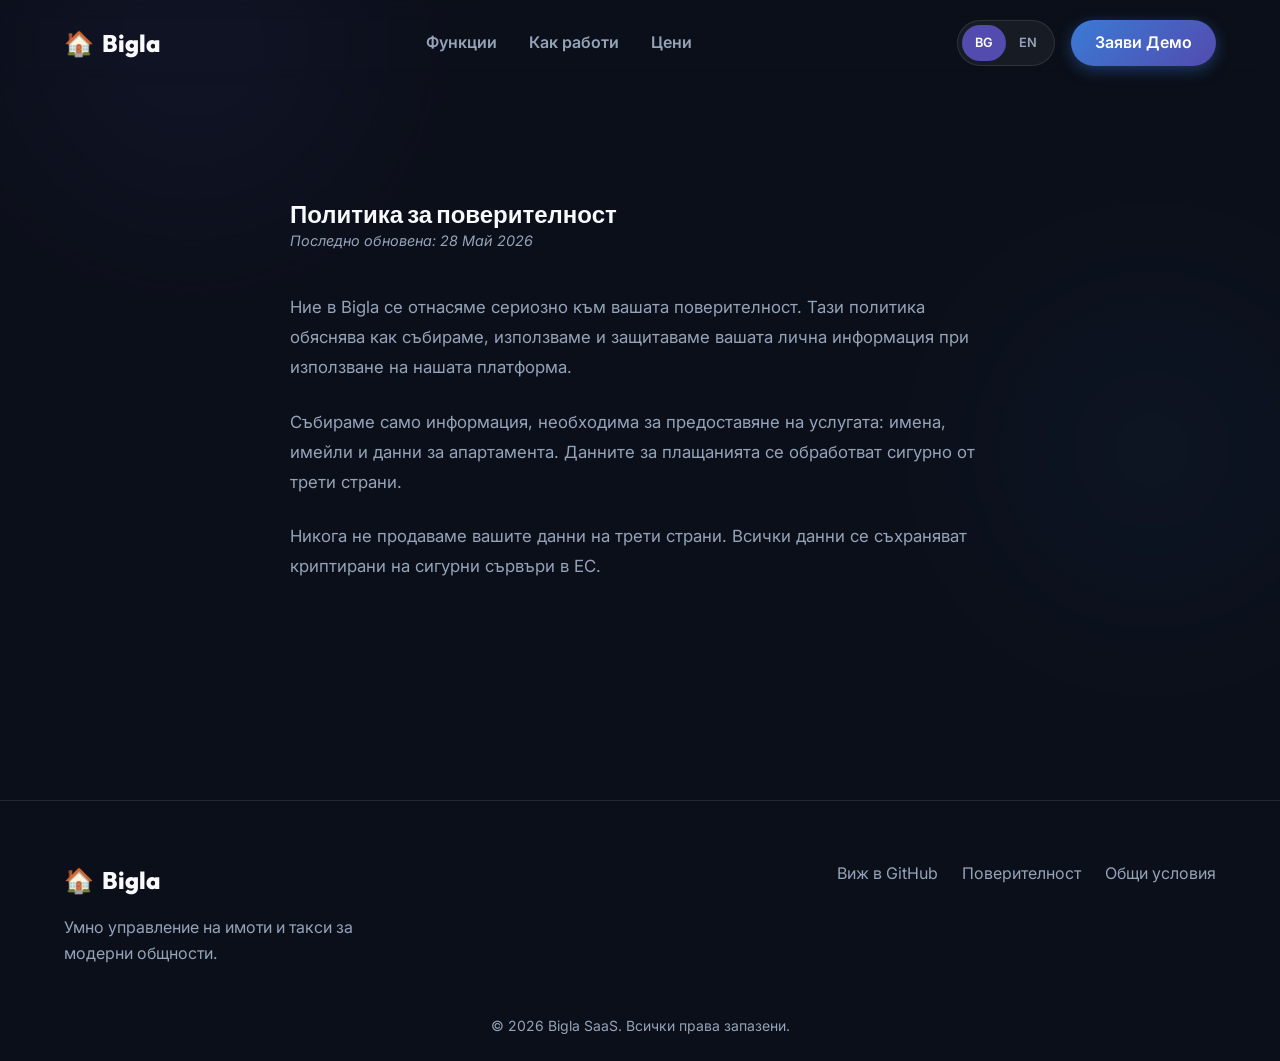
==== privacy.html @ 0c473cc3 "feat: add Privacy Policy and Terms of Service pages" ====
<!DOCTYPE html>
<html lang="bg">
<head>
  <meta charset="UTF-8" />
  <meta name="viewport" content="width=device-width, initial-scale=1.0" />
  <title>Bigla | Privacy Policy</title>
  <link rel="preconnect" href="https://fonts.googleapis.com">
  <link rel="preconnect" href="https://fonts.gstatic.com" crossorigin>
  <link href="https://fonts.googleapis.com/css2?family=Inter:wght@300;400;600;700&family=Outfit:wght@400;700;800&display=swap" rel="stylesheet">
  <link rel="stylesheet" href="styles.css" />
</head>
<body>

  <!-- Navigation -->
  <nav class="navbar">
    <div class="container nav-container">
      <a href="index.html" class="logo">
        <span class="logo-icon">🏠</span>
        <span class="logo-text">Bigla</span>
      </a>
      <div class="nav-links">
        <a href="index.html#features" data-i18n="nav_features">Функции</a>
        <a href="index.html#how-it-works" data-i18n="nav_how_it_works">Как работи</a>
        <a href="index.html#pricing" data-i18n="nav_pricing">Цени</a>
      </div>
      <div class="nav-actions">
        <div class="lang-switch" id="langSwitch">
          <div class="lang-pill" id="langPill"></div>
          <button id="lang-bg" class="lang-btn active">BG</button>
          <button id="lang-en" class="lang-btn">EN</button>
        </div>
        <a href="index.html#contact" class="btn btn-primary" data-i18n="nav_get_demo">Заяви Демо</a>
      </div>
    </div>
  </nav>

  <section class="legal-section">
    <div class="container legal-container glass-panel">
      <h1 data-i18n="legal_privacy_title">Политика за поверителност</h1>
      <p class="legal-date" data-i18n="legal_privacy_last_updated">Последно обновена: 28 Май 2026</p>
      
      <div class="legal-content">
        <p data-i18n="legal_privacy_p1">Ние в Bigla се отнасяме сериозно към вашата поверителност. Тази политика обяснява как събираме, използваме и защитаваме вашата лична информация при използване на нашата платформа.</p>
        <p data-i18n="legal_privacy_p2">Събираме само информация, необходима за предоставяне на услугата: имена, имейли и данни за апартамента. Данните за плащанията се обработват сигурно от трети страни.</p>
        <p data-i18n="legal_privacy_p3">Никога не продаваме вашите данни на трети страни. Всички данни се съхраняват криптирани на сигурни сървъри в ЕС.</p>
      </div>
    </div>
  </section>

  <!-- Footer -->
  <footer class="footer">
    <div class="container footer-container">
      <div class="footer-brand">
        <a href="index.html" class="logo">
          <span class="logo-icon">🏠</span>
          <span class="logo-text">Bigla</span>
        </a>
        <p data-i18n="footer_desc">Умно управление на имоти и такси за модерни общности.</p>
      </div>
      <div class="footer-links">
        <a href="https://github.com/tedcheto/Bigla" target="_blank" data-i18n="footer_github">Виж в GitHub</a>
        <a href="privacy.html" data-i18n="footer_privacy">Поверителност</a>
        <a href="terms.html" data-i18n="footer_terms">Общи условия</a>
      </div>
    </div>
    <div class="footer-bottom" data-i18n="footer_rights">
      &copy; 2026 Bigla SaaS. Всички права запазени.
    </div>
  </footer>

  <script src="translations.js"></script>
  <script src="script.js"></script>
</body>
</html>
---- styles.css ----
/* CSS Reset and Variables */
:root {
  --primary: #1a237e;
  --primary-light: #534bae;
  --secondary: #00d2ff;
  --secondary-light: #3a7bd5;
  --accent: #ff4081;
  
  --bg-color: #0b0f19;
  --bg-surface: rgba(255, 255, 255, 0.03);
  --text-main: #f8fafc;
  --text-muted: #94a3b8;
  
  --glass-bg: rgba(255, 255, 255, 0.05);
  --glass-border: rgba(255, 255, 255, 0.1);
  --glass-shadow: 0 8px 32px 0 rgba(0, 0, 0, 0.37);
  
  --font-main: 'Inter', sans-serif;
  --font-display: 'Outfit', sans-serif;
}

* {
  margin: 0;
  padding: 0;
  box-sizing: border-box;
}

html {
  scroll-behavior: smooth;
}

body {
  font-family: var(--font-main);
  background-color: var(--bg-color);
  color: var(--text-main);
  line-height: 1.6;
  overflow-x: hidden;
}

/* Background Effects */
body::before {
  content: '';
  position: absolute;
  top: -20%;
  left: -10%;
  width: 50%;
  height: 50%;
  background: radial-gradient(circle, var(--primary-light) 0%, transparent 60%);
  opacity: 0.15;
  z-index: -1;
  filter: blur(100px);
}

body::after {
  content: '';
  position: absolute;
  top: 20%;
  right: -10%;
  width: 40%;
  height: 60%;
  background: radial-gradient(circle, var(--secondary-light) 0%, transparent 60%);
  opacity: 0.1;
  z-index: -1;
  filter: blur(100px);
}

.container {
  width: 100%;
  max-width: 1200px;
  margin: 0 auto;
  padding: 0 24px;
}

/* Typography */
h1, h2, h3 {
  font-family: var(--font-display);
  font-weight: 800;
  line-height: 1.2;
}

.gradient-text {
  background: linear-gradient(135deg, var(--secondary), var(--secondary-light));
  -webkit-background-clip: text;
  -webkit-text-fill-color: transparent;
  background-clip: text;
}

/* Buttons */
.btn {
  display: inline-block;
  padding: 10px 24px;
  border-radius: 50px;
  font-weight: 600;
  text-decoration: none;
  transition: all 0.3s ease;
  cursor: pointer;
  border: none;
  font-family: var(--font-main);
}

.btn-primary {
  background: linear-gradient(135deg, var(--secondary-light), var(--primary-light));
  color: #fff;
  box-shadow: 0 4px 15px rgba(58, 123, 213, 0.4);
}

.btn-primary:hover {
  transform: translateY(-2px);
  box-shadow: 0 6px 20px rgba(58, 123, 213, 0.6);
}

.btn-outline {
  background: transparent;
  color: var(--text-main);
  border: 1px solid var(--glass-border);
}

.btn-outline:hover {
  background: var(--glass-bg);
  border-color: var(--text-main);
}

.btn-large {
  padding: 14px 32px;
  font-size: 1.1rem;
}

/* Navbar */
.navbar {
  position: fixed;
  top: 0;
  width: 100%;
  padding: 20px 0;
  z-index: 100;
  transition: all 0.3s ease;
  backdrop-filter: blur(10px);
  -webkit-backdrop-filter: blur(10px);
  border-bottom: 1px solid transparent;
}

.navbar.scrolled {
  padding: 12px 0;
  background: rgba(11, 15, 25, 0.8);
  border-bottom: 1px solid var(--glass-border);
}

.nav-container {
  display: flex;
  justify-content: space-between;
  align-items: center;
}

.logo {
  display: flex;
  align-items: center;
  gap: 8px;
  font-family: var(--font-display);
  font-size: 1.5rem;
  font-weight: 800;
  text-decoration: none;
}

.logo-text {
  color: var(--text-main);
}

.nav-links {
  display: flex;
  gap: 32px;
}

.nav-links a {
  color: var(--text-muted);
  text-decoration: none;
  font-weight: 600;
  transition: color 0.2s ease;
}

.nav-links a:hover {
  color: var(--text-main);
}

.nav-actions {
  display: flex;
  gap: 16px;
}

/* Hero Section */
.hero {
  min-height: 100vh;
  display: flex;
  align-items: center;
  padding-top: 80px;
}

.hero-container {
  display: grid;
  grid-template-columns: 1fr 1fr;
  gap: 48px;
  align-items: center;
}

.badge {
  display: inline-block;
  padding: 6px 16px;
  background: var(--glass-bg);
  border: 1px solid var(--glass-border);
  border-radius: 50px;
  font-size: 0.875rem;
  font-weight: 600;
  color: var(--secondary);
  margin-bottom: 24px;
}

.hero-title {
  font-size: 4rem;
  margin-bottom: 24px;
}

.hero-subtitle {
  font-size: 1.25rem;
  color: var(--text-muted);
  margin-bottom: 40px;
  max-width: 500px;
}

.hero-buttons {
  display: flex;
  gap: 16px;
  margin-bottom: 48px;
}

.hero-stats {
  display: flex;
  gap: 32px;
  border-top: 1px solid var(--glass-border);
  padding-top: 24px;
}

.stat-item {
  display: flex;
  flex-direction: column;
}

.stat-item strong {
  font-family: var(--font-display);
  font-size: 1.5rem;
  color: var(--text-main);
}

.stat-item span {
  font-size: 0.875rem;
  color: var(--text-muted);
}

/* Glass Mockup */
.glass-mockup {
  background: var(--glass-bg);
  backdrop-filter: blur(16px);
  -webkit-backdrop-filter: blur(16px);
  border: 1px solid var(--glass-border);
  border-radius: 24px;
  padding: 24px;
  box-shadow: var(--glass-shadow);
  transform: perspective(1000px) rotateY(-10deg) rotateX(5deg);
  transition: transform 0.5s ease;
}

.glass-mockup:hover {
  transform: perspective(1000px) rotateY(0deg) rotateX(0deg) translateY(-10px);
}

.mockup-header {
  display: flex;
  justify-content: space-between;
  align-items: center;
  margin-bottom: 24px;
}

.mockup-title {
  font-weight: 700;
  font-size: 1.25rem;
}

.mockup-badge {
  background: rgba(231, 76, 60, 0.2);
  color: #ff6b6b;
  padding: 4px 12px;
  border-radius: 12px;
  font-size: 0.75rem;
  font-weight: 600;
}

.mockup-stats {
  display: grid;
  grid-template-columns: 1fr 1fr;
  gap: 12px;
  margin-bottom: 24px;
}

.mockup-stat-box {
  background: rgba(255, 255, 255, 0.03);
  border: 1px solid var(--glass-border);
  border-radius: 12px;
  padding: 16px;
  text-align: center;
  font-size: 1.5rem;
  font-weight: 700;
}

.mockup-stat-box span {
  display: block;
  font-size: 0.75rem;
  color: var(--text-muted);
  font-weight: 400;
  margin-top: 4px;
}

.mockup-row {
  display: flex;
  justify-content: space-between;
  padding: 12px 16px;
  border-radius: 8px;
  margin-bottom: 8px;
  background: rgba(255, 255, 255, 0.02);
  border-left: 4px solid transparent;
}

.mockup-row.success {
  border-left-color: #4caf50;
}

.mockup-row.pending {
  border-left-color: #ff9800;
}

.mockup-row span {
  font-size: 0.875rem;
}

.mockup-btn {
  background: var(--primary-light);
  color: white;
  text-align: center;
  padding: 12px;
  border-radius: 8px;
  margin-top: 16px;
  font-weight: 600;
  cursor: pointer;
}

/* Features Section */
.features {
  padding: 120px 0;
  background: linear-gradient(to bottom, transparent, rgba(26, 35, 126, 0.1));
}

.section-header {
  text-align: center;
  margin-bottom: 64px;
}

.section-header h2 {
  font-size: 2.5rem;
  margin-bottom: 16px;
}

.section-header p {
  color: var(--text-muted);
  font-size: 1.125rem;
  max-width: 600px;
  margin: 0 auto;
}

.features-grid {
  display: grid;
  grid-template-columns: repeat(auto-fit, minmax(300px, 1fr));
  gap: 32px;
}

.feature-card {
  background: var(--bg-surface);
  border: 1px solid var(--glass-border);
  border-radius: 24px;
  padding: 40px 32px;
  transition: all 0.3s ease;
}

.feature-card:hover {
  transform: translateY(-10px);
  background: rgba(255, 255, 255, 0.05);
  border-color: rgba(255, 255, 255, 0.2);
}

.feature-icon {
  font-size: 2.5rem;
  margin-bottom: 24px;
  display: inline-block;
  padding: 16px;
  background: rgba(255, 255, 255, 0.03);
  border-radius: 16px;
}

.feature-card h3 {
  font-size: 1.5rem;
  margin-bottom: 16px;
}

.feature-card p {
  color: var(--text-muted);
}

/* CTA Section */
.cta {
  padding: 100px 0;
  text-align: center;
}

.cta-container {
  background: linear-gradient(135deg, rgba(83, 75, 174, 0.2), rgba(0, 210, 255, 0.1));
  border: 1px solid var(--glass-border);
  border-radius: 32px;
  padding: 80px 40px;
}

.cta h2 {
  font-size: 3rem;
  margin-bottom: 24px;
}

.cta p {
  color: var(--text-muted);
  font-size: 1.25rem;
  margin-bottom: 40px;
}

/* Footer */
.footer {
  border-top: 1px solid var(--glass-border);
  padding: 60px 0 24px;
}

.footer-container {
  display: flex;
  justify-content: space-between;
  align-items: flex-start;
  margin-bottom: 48px;
}

.footer-brand p {
  color: var(--text-muted);
  margin-top: 16px;
  max-width: 300px;
}

.footer-links {
  display: flex;
  gap: 24px;
}

.footer-links a {
  color: var(--text-muted);
  text-decoration: none;
  transition: color 0.2s ease;
}

.footer-links a:hover {
  color: var(--text-main);
}

.footer-bottom {
  text-align: center;
  color: var(--text-muted);
  font-size: 0.875rem;
}

/* Animations */
.fade-in-up {
  opacity: 0;
  transform: translateY(30px);
  transition: opacity 0.8s ease, transform 0.8s ease;
}

.fade-in-up.visible {
  opacity: 1;
  transform: translateY(0);
}

.delay-1 { transition-delay: 0.2s; }
.delay-2 { transition-delay: 0.4s; }
.delay-3 { transition-delay: 0.6s; }

/* Responsive */
@media (max-width: 992px) {
  .hero-container {
    grid-template-columns: 1fr;
    text-align: center;
  }

  .hero-subtitle {
    margin: 0 auto 40px;
  }

  .hero-buttons {
    justify-content: center;
  }

  .hero-stats {
    justify-content: center;
  }

  .glass-mockup {
    transform: none;
    max-width: 500px;
    margin: 0 auto;
  }
}

@media (max-width: 768px) {
  .nav-links, .nav-actions .btn-outline {
    display: none;
  }

  .hero-title {
    font-size: 2.5rem;
  }

  .cta h2 {
    font-size: 2rem;
  }

  .footer-container {
    flex-direction: column;
    gap: 32px;
  }
}

/* Language Switcher */
.lang-switch {
  display: flex;
  align-items: center;
  background: var(--glass-bg);
  border: 1px solid var(--glass-border);
  border-radius: 50px;
  padding: 4px;
  position: relative;
}
.lang-pill {
  position: absolute;
  top: 4px;
  bottom: 4px;
  left: 4px;
  width: 44px;
  background: var(--primary-light);
  border-radius: 50px;
  transition: transform 0.3s cubic-bezier(0.68, -0.55, 0.265, 1.55);
  z-index: 1;
}
.lang-switch[data-active="bg"] .lang-pill {
  transform: translateX(0);
}
.lang-switch[data-active="en"] .lang-pill {
  transform: translateX(44px);
}
.lang-btn {
  background: transparent;
  border: none;
  color: var(--text-muted);
  font-weight: 600;
  width: 44px;
  padding: 6px 0;
  border-radius: 50px;
  cursor: pointer;
  transition: all 0.2s ease;
  font-family: var(--font-main);
  font-size: 0.8rem;
  z-index: 2;
  text-align: center;
}
.lang-btn:hover {
  color: var(--text-main);
}
.lang-btn.active {
  color: #fff;
}

/* How It Works Section */
.how-it-works {
  padding: 100px 0;
}
.steps-grid {
  display: grid;
  grid-template-columns: repeat(auto-fit, minmax(280px, 1fr));
  gap: 32px;
  position: relative;
}
.step-card {
  background: var(--bg-surface);
  border: 1px solid var(--glass-border);
  border-radius: 24px;
  padding: 40px 32px;
  text-align: center;
  position: relative;
}
.step-number {
  width: 50px;
  height: 50px;
  background: linear-gradient(135deg, var(--secondary-light), var(--primary-light));
  color: white;
  border-radius: 50%;
  display: flex;
  align-items: center;
  justify-content: center;
  font-size: 1.5rem;
  font-weight: 800;
  margin: 0 auto 24px;
}
.step-card h3 {
  margin-bottom: 16px;
}
.step-card p {
  color: var(--text-muted);
}

/* Value Calculator */
.value-calculator {
  padding: 80px 0;
}
.calculator-card {
  background: var(--bg-surface);
  border: 1px solid var(--glass-border);
  border-radius: 24px;
  padding: 40px;
  max-width: 800px;
  margin: 0 auto;
}
.calc-controls {
  margin-bottom: 32px;
}
.calc-controls label {
  display: block;
  font-size: 1.25rem;
  font-weight: 600;
  margin-bottom: 16px;
  color: var(--text-main);
}
.calc-controls span {
  color: var(--secondary-light);
  font-family: var(--font-display);
}
.custom-slider {
  width: 100%;
  height: 8px;
  background: var(--glass-border);
  border-radius: 4px;
  outline: none;
  -webkit-appearance: none;
}
.custom-slider::-webkit-slider-thumb {
  -webkit-appearance: none;
  width: 24px;
  height: 24px;
  background: var(--secondary-light);
  border-radius: 50%;
  cursor: pointer;
  box-shadow: 0 0 10px rgba(58, 123, 213, 0.5);
  transition: transform 0.2s;
}
.custom-slider::-webkit-slider-thumb:hover {
  transform: scale(1.2);
}
.calc-results {
  display: grid;
  gap: 24px;
  grid-template-columns: 1fr;
}
.result-item {
  display: flex;
  align-items: center;
  gap: 16px;
  background: rgba(255, 255, 255, 0.03);
  padding: 20px;
  border-radius: 16px;
  border: 1px solid var(--glass-border);
}
.result-icon {
  font-size: 2rem;
  background: rgba(255, 255, 255, 0.05);
  padding: 12px;
  border-radius: 12px;
}
.result-text {
  font-size: 1.1rem;
  color: var(--text-muted);
}
.result-text strong {
  color: var(--text-main);
  font-size: 1.2rem;
  font-family: var(--font-display);
}

@media (min-width: 768px) {
  .calc-results {
    grid-template-columns: 1fr 1fr;
  }
}

/* Pricing Section */
.pricing {
  padding: 100px 0;
  background: linear-gradient(to top, transparent, rgba(26, 35, 126, 0.05));
}
.pricing-grid {
  display: grid;
  grid-template-columns: repeat(auto-fit, minmax(300px, 1fr));
  gap: 32px;
  max-width: 800px;
  margin: 0 auto;
}
.pricing-card {
  background: var(--bg-surface);
  border: 1px solid var(--glass-border);
  border-radius: 24px;
  padding: 40px;
  display: flex;
  flex-direction: column;
  position: relative;
}
.pricing-card.popular {
  border-color: var(--secondary-light);
  background: linear-gradient(180deg, rgba(58, 123, 213, 0.1) 0%, rgba(255, 255, 255, 0.02) 100%);
  transform: translateY(-10px);
}
.popular-badge {
  position: absolute;
  top: -15px;
  left: 50%;
  transform: translateX(-50%);
  background: var(--secondary-light);
  color: white;
  padding: 6px 16px;
  border-radius: 50px;
  font-size: 0.8rem;
  font-weight: 700;
  white-space: nowrap;
}
.pricing-card h3 {
  font-size: 1.5rem;
  margin-bottom: 16px;
  color: var(--text-muted);
}
.price {
  font-size: 2.5rem;
  font-family: var(--font-display);
  font-weight: 800;
  margin-bottom: 24px;
}
.pricing-features {
  list-style: none;
  margin-bottom: 40px;
  flex-grow: 1;
}
.pricing-features li {
  margin-bottom: 16px;
  display: flex;
  align-items: center;
  gap: 12px;
  color: var(--text-muted);
}
.pricing-features .check {
  color: #4caf50;
  font-weight: bold;
}

/* Contact / Demo Form */
.contact-section {
  padding: 100px 0;
}
.contact-container {
  display: grid;
  grid-template-columns: 1fr 1fr;
  gap: 48px;
  align-items: center;
  background: var(--bg-surface);
  border: 1px solid var(--glass-border);
  border-radius: 32px;
  padding: 60px;
}
.contact-content h2 {
  font-size: 2.5rem;
  margin-bottom: 24px;
}
.contact-content p {
  color: var(--text-muted);
  font-size: 1.1rem;
}
.contact-form-wrapper {
  background: rgba(0, 0, 0, 0.2);
  padding: 32px;
  border-radius: 24px;
  border: 1px solid var(--glass-border);
}
.form-group {
  margin-bottom: 20px;
}
.form-group label {
  display: block;
  margin-bottom: 8px;
  color: var(--text-muted);
  font-size: 0.9rem;
}
.form-group input {
  width: 100%;
  padding: 12px 16px;
  background: rgba(255, 255, 255, 0.05);
  border: 1px solid var(--glass-border);
  border-radius: 8px;
  color: white;
  font-family: var(--font-main);
  outline: none;
  transition: border-color 0.2s;
}
.form-group input:focus {
  border-color: var(--secondary-light);
}
.form-success {
  margin-top: 16px;
  padding: 12px;
  background: rgba(76, 175, 80, 0.1);
  border: 1px solid #4caf50;
  color: #4caf50;
  border-radius: 8px;
  text-align: center;
  font-weight: 600;
}

@media (max-width: 992px) {
  .contact-container {
    grid-template-columns: 1fr;
    padding: 40px 24px;
  }
}

/* FAQ Section */
.faq-section {
  padding: 80px 0;
  background-color: var(--bg-color);
  position: relative;
}

.faq-accordion {
  max-width: 800px;
  margin: 0 auto;
  display: flex;
  flex-direction: column;
  gap: 16px;
}

.faq-item {
  background: var(--glass-bg);
  border: 1px solid var(--glass-border);
  border-radius: 12px;
  overflow: hidden;
  transition: all 0.3s ease;
}

.faq-item:hover {
  border-color: rgba(255, 255, 255, 0.2);
}

.faq-question {
  width: 100%;
  padding: 24px;
  display: flex;
  justify-content: space-between;
  align-items: center;
  background: transparent;
  border: none;
  color: var(--text-main);
  font-family: var(--font-display);
  font-size: 1.1rem;
  font-weight: 600;
  text-align: left;
  cursor: pointer;
  transition: all 0.3s ease;
}

.faq-icon {
  font-size: 1.5rem;
  font-weight: 400;
  color: var(--secondary);
  transition: transform 0.3s ease;
}

.faq-item.active .faq-icon {
  transform: rotate(45deg);
  color: var(--accent);
}

.faq-answer {
  max-height: 0;
  overflow: hidden;
  transition: max-height 0.3s ease-out, padding 0.3s ease;
  background: rgba(0, 0, 0, 0.2);
}

.faq-item.active .faq-answer {
  max-height: 200px;
  padding: 0 24px 24px 24px;
}

.faq-answer p {
  color: var(--text-muted);
  line-height: 1.6;
}

/* Testimonials */
.testimonials {
  padding: 100px 0;
}
.testimonials-carousel {
  display: flex;
  align-items: center;
  justify-content: center;
  gap: 20px;
  position: relative;
  max-width: 900px;
  margin: 0 auto;
}
.carousel-btn {
  background: var(--glass-bg);
  border: 1px solid var(--glass-border);
  color: var(--text-main);
  width: 48px;
  height: 48px;
  border-radius: 50%;
  font-size: 1.5rem;
  cursor: pointer;
  transition: all 0.3s ease;
  flex-shrink: 0;
  display: flex;
  align-items: center;
  justify-content: center;
}
.carousel-btn:hover {
  background: var(--primary-light);
  transform: scale(1.1);
}
.carousel-track-container {
  overflow: hidden;
  width: 100%;
}
.carousel-track {
  display: flex;
  list-style: none;
  transition: transform 0.5s ease-in-out;
}
.carousel-slide {
  min-width: 100%;
  padding: 0 10px;
}
.testimonial-card {
  background: var(--bg-surface);
  border: 1px solid var(--glass-border);
  border-radius: 24px;
  padding: 40px;
  text-align: left;
  position: relative;
}
.quote-icon {
  font-size: 4rem;
  font-family: var(--font-display);
  color: var(--primary-light);
  position: absolute;
  top: 10px;
  left: 30px;
  opacity: 0.3;
  line-height: 1;
}
.testimonial-text {
  font-size: 1.25rem;
  font-style: italic;
  margin-bottom: 24px;
  position: relative;
  z-index: 1;
  color: var(--text-main);
}
.testimonial-author strong {
  display: block;
  font-family: var(--font-display);
  font-size: 1.1rem;
}
.testimonial-author span {
  color: var(--text-muted);
  font-size: 0.9rem;
}

/* Cookie Banner */
.cookie-banner {
  position: fixed;
  bottom: -100%;
  left: 50%;
  transform: translateX(-50%);
  background: rgba(11, 15, 25, 0.95);
  backdrop-filter: blur(10px);
  -webkit-backdrop-filter: blur(10px);
  border: 1px solid var(--glass-border);
  padding: 20px 30px;
  border-radius: 16px;
  display: flex;
  align-items: center;
  justify-content: space-between;
  gap: 20px;
  z-index: 1000;
  width: 90%;
  max-width: 800px;
  box-shadow: var(--glass-shadow);
  transition: bottom 0.5s cubic-bezier(0.68, -0.55, 0.265, 1.55);
}
.cookie-banner.show {
  bottom: 30px;
}
.cookie-banner p {
  margin: 0;
  font-size: 0.95rem;
}
.cookie-buttons {
  display: flex;
  gap: 12px;
}
.cookie-buttons .btn-sm {
  padding: 8px 16px;
  font-size: 0.85rem;
}
@media (max-width: 768px) {
  .cookie-banner {
    flex-direction: column;
    text-align: center;
  }
}

/* Legal Pages */
.legal-section {
  padding: 150px 0 100px;
  min-height: calc(100vh - 100px);
}

.legal-container {
  max-width: 800px;
  margin: 0 auto;
  padding: 50px;
  border-radius: 24px;
}

.legal-date {
  color: var(--text-muted);
  font-size: 0.9rem;
  margin-bottom: 40px;
  font-style: italic;
}

.legal-content p {
  margin-bottom: 24px;
  line-height: 1.8;
  color: var(--text-muted);
  font-size: 1.05rem;
}
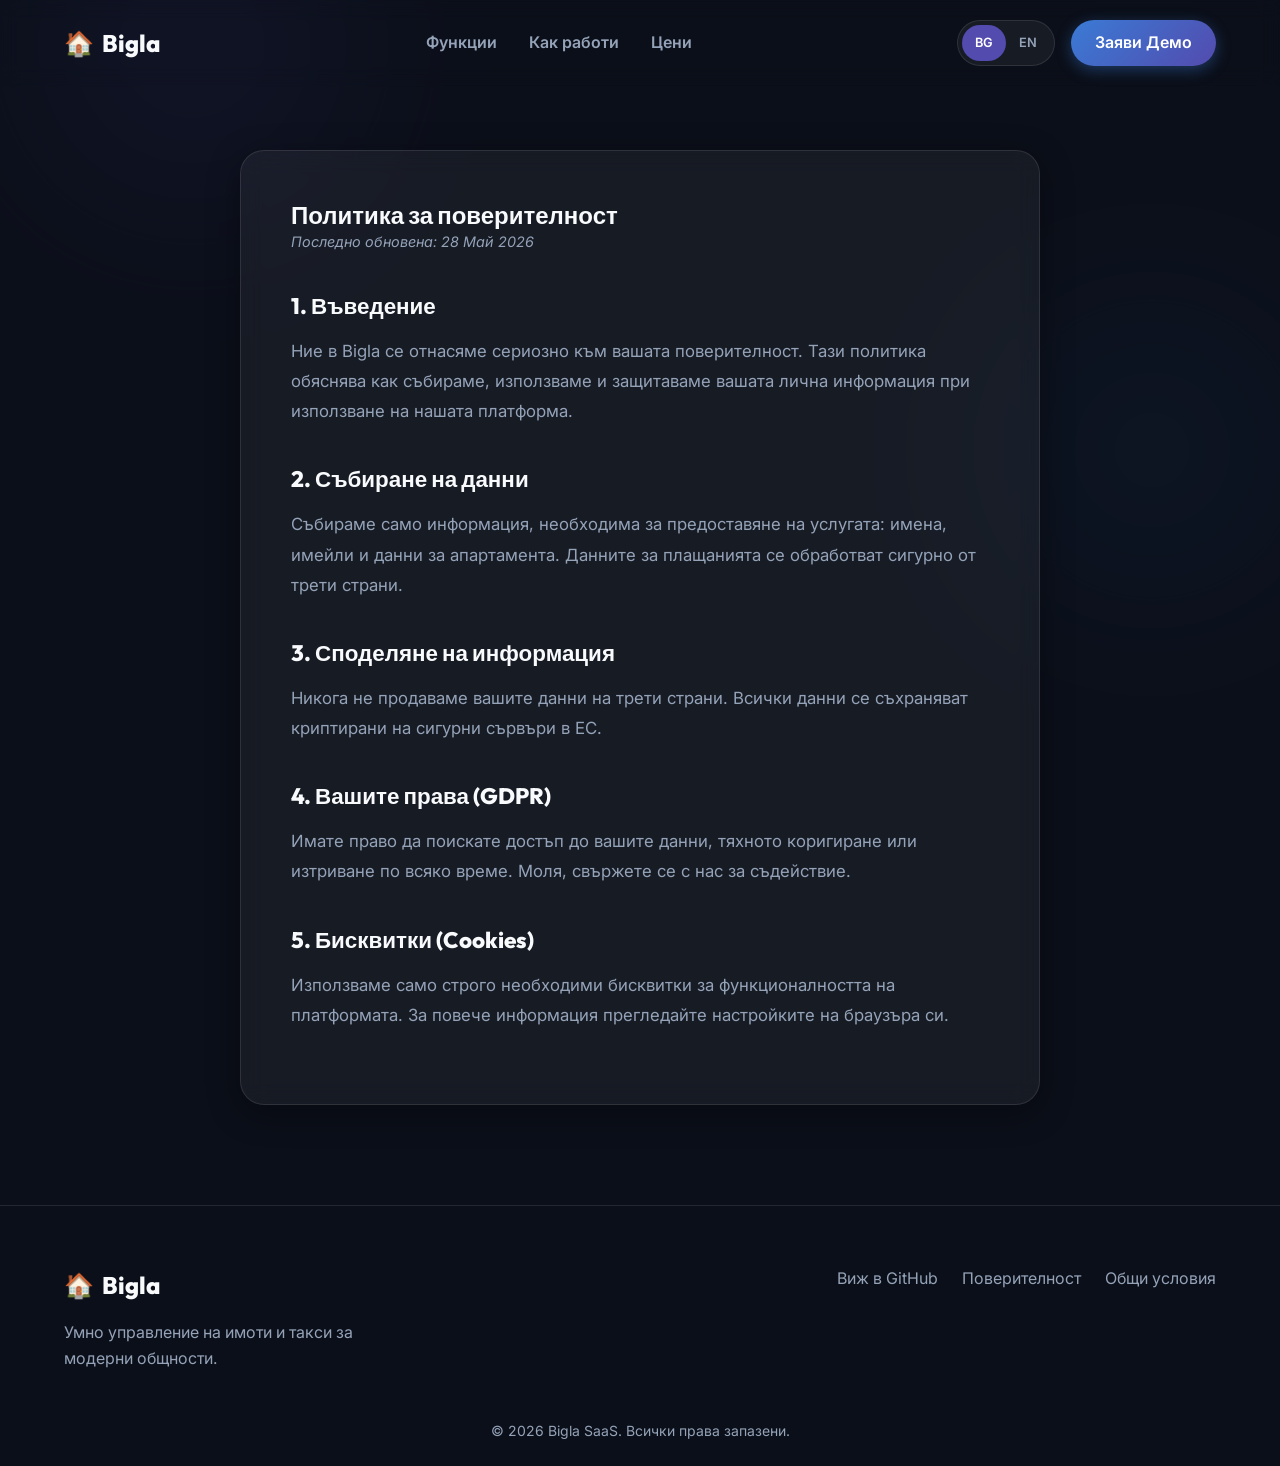
==== commit 7390ffa2: "style: apply glassmorphism and expand content on legal pages" ====
--- a/privacy.html
+++ b/privacy.html
@@ -40,9 +40,20 @@
       <p class="legal-date" data-i18n="legal_privacy_last_updated">Последно обновена: 28 Май 2026</p>
       
       <div class="legal-content">
+        <h2 data-i18n="legal_privacy_h2_1">1. Въведение</h2>
         <p data-i18n="legal_privacy_p1">Ние в Bigla се отнасяме сериозно към вашата поверителност. Тази политика обяснява как събираме, използваме и защитаваме вашата лична информация при използване на нашата платформа.</p>
+        
+        <h2 data-i18n="legal_privacy_h2_2">2. Събиране на данни</h2>
         <p data-i18n="legal_privacy_p2">Събираме само информация, необходима за предоставяне на услугата: имена, имейли и данни за апартамента. Данните за плащанията се обработват сигурно от трети страни.</p>
+        
+        <h2 data-i18n="legal_privacy_h2_3">3. Споделяне на информация</h2>
         <p data-i18n="legal_privacy_p3">Никога не продаваме вашите данни на трети страни. Всички данни се съхраняват криптирани на сигурни сървъри в ЕС.</p>
+        
+        <h2 data-i18n="legal_privacy_h2_4">4. Вашите права (GDPR)</h2>
+        <p data-i18n="legal_privacy_p4">Имате право да поискате достъп до вашите данни, тяхното коригиране или изтриване по всяко време. Моля, свържете се с нас за съдействие.</p>
+        
+        <h2 data-i18n="legal_privacy_h2_5">5. Бисквитки (Cookies)</h2>
+        <p data-i18n="legal_privacy_p5">Използваме само строго необходими бисквитки за функционалността на платформата. За повече информация прегледайте настройките на браузъра си.</p>
       </div>
     </div>
   </section>
--- a/styles.css
+++ b/styles.css
@@ -1050,6 +1050,11 @@
   margin: 0 auto;
   padding: 50px;
   border-radius: 24px;
+  background: var(--glass-bg);
+  border: 1px solid var(--glass-border);
+  box-shadow: var(--glass-shadow);
+  backdrop-filter: blur(12px);
+  -webkit-backdrop-filter: blur(12px);
 }
 
 .legal-date {
@@ -1059,6 +1064,14 @@
   font-style: italic;
 }
 
+.legal-content h2 {
+  font-family: var(--font-display);
+  color: var(--text-main);
+  margin-top: 40px;
+  margin-bottom: 16px;
+  font-size: 1.4rem;
+}
+
 .legal-content p {
   margin-bottom: 24px;
   line-height: 1.8;
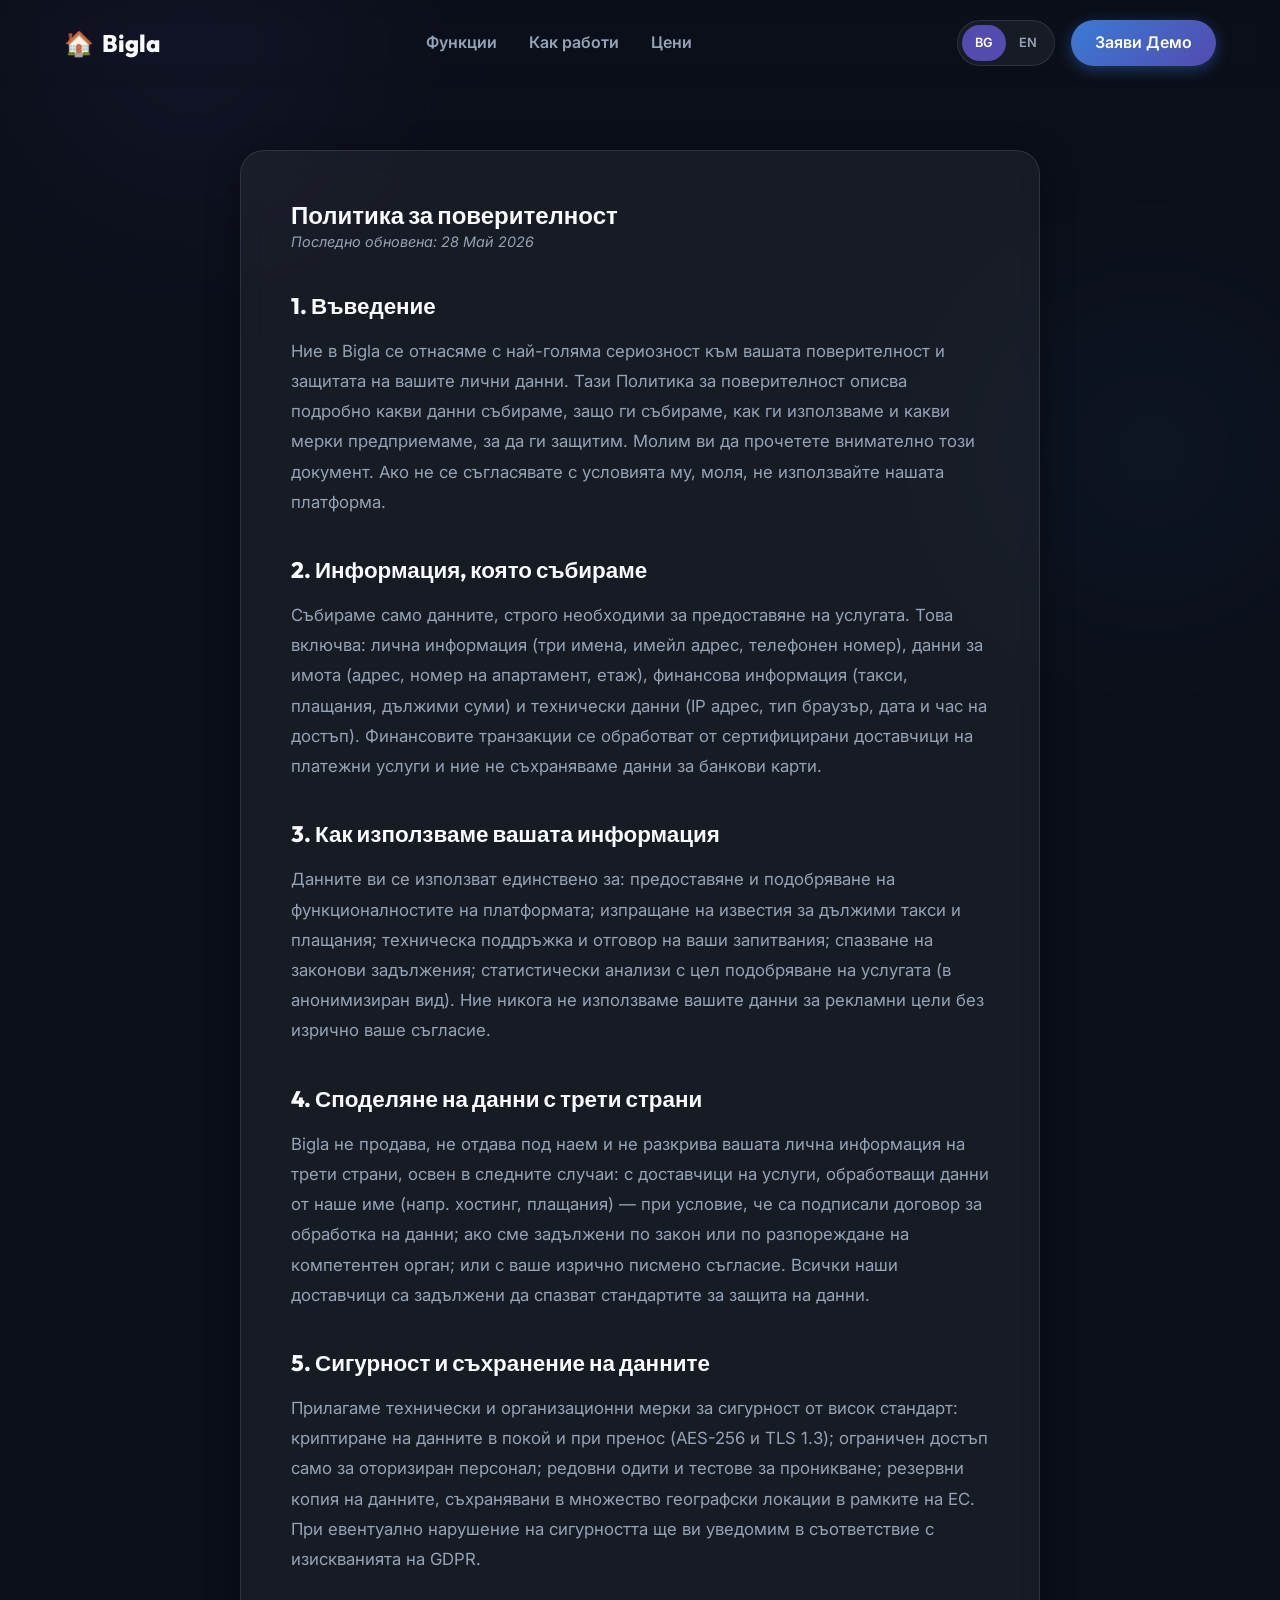
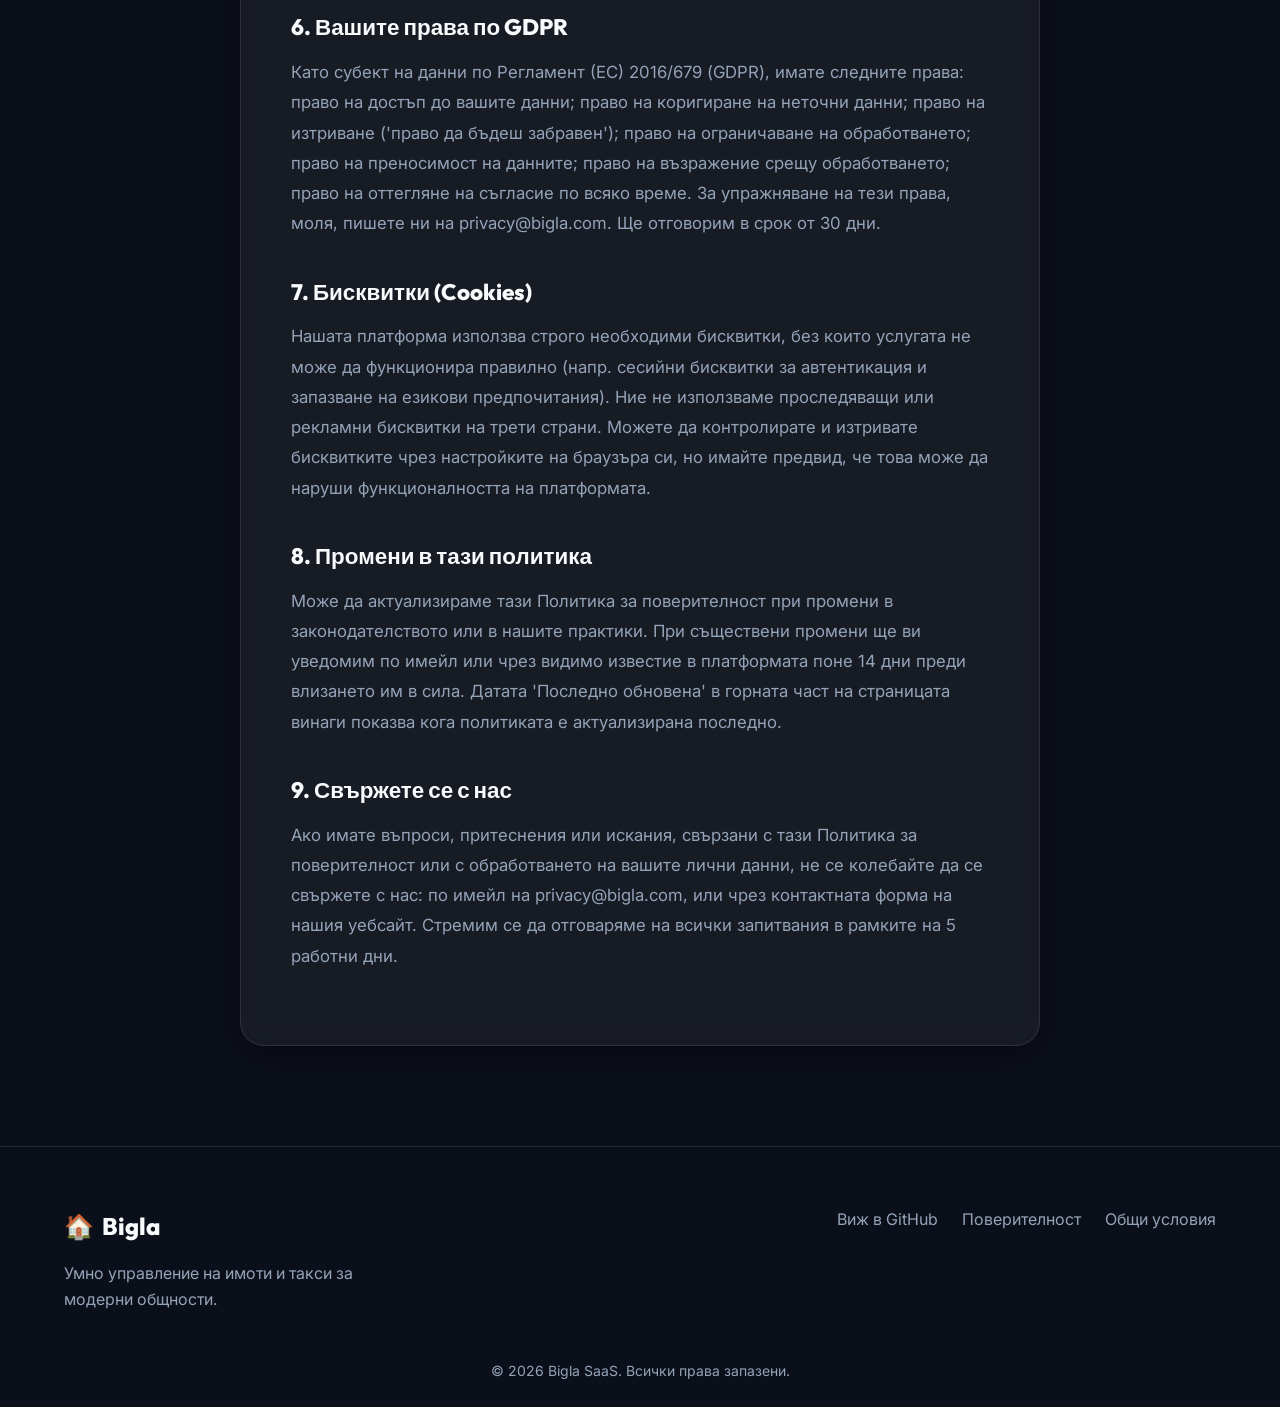
==== commit 4c20e60a: "feat: massively expand Privacy Policy and Terms of Service with professional content" ====
--- a/privacy.html
+++ b/privacy.html
@@ -43,17 +43,29 @@
         <h2 data-i18n="legal_privacy_h2_1">1. Въведение</h2>
         <p data-i18n="legal_privacy_p1">Ние в Bigla се отнасяме сериозно към вашата поверителност. Тази политика обяснява как събираме, използваме и защитаваме вашата лична информация при използване на нашата платформа.</p>
         
-        <h2 data-i18n="legal_privacy_h2_2">2. Събиране на данни</h2>
+        <h2 data-i18n="legal_privacy_h2_2">2. Информация, която събираме</h2>
         <p data-i18n="legal_privacy_p2">Събираме само информация, необходима за предоставяне на услугата: имена, имейли и данни за апартамента. Данните за плащанията се обработват сигурно от трети страни.</p>
         
-        <h2 data-i18n="legal_privacy_h2_3">3. Споделяне на информация</h2>
-        <p data-i18n="legal_privacy_p3">Никога не продаваме вашите данни на трети страни. Всички данни се съхраняват криптирани на сигурни сървъри в ЕС.</p>
+        <h2 data-i18n="legal_privacy_h2_3">3. Как използваме вашата информация</h2>
+        <p data-i18n="legal_privacy_p3">Използваме данните ви за предоставяне на услугата, обработка на транзакции, комуникация с вас и подобряване на платформата.</p>
+
+        <h2 data-i18n="legal_privacy_h2_4">4. Споделяне на данни с трети страни</h2>
+        <p data-i18n="legal_privacy_p4">Никога не продаваме вашите данни на трети страни. Всички данни се съхраняват криптирани на сигурни сървъри в ЕС.</p>
         
-        <h2 data-i18n="legal_privacy_h2_4">4. Вашите права (GDPR)</h2>
-        <p data-i18n="legal_privacy_p4">Имате право да поискате достъп до вашите данни, тяхното коригиране или изтриване по всяко време. Моля, свържете се с нас за съдействие.</p>
+        <h2 data-i18n="legal_privacy_h2_5">5. Сигурност и съхранение на данните</h2>
+        <p data-i18n="legal_privacy_p5">Предприемаме строги мерки за сигурност, за да защитим вашите данни от неоторизиран достъп, промяна, разкриване или унищожаване.</p>
+
+        <h2 data-i18n="legal_privacy_h2_6">6. Вашите права (GDPR)</h2>
+        <p data-i18n="legal_privacy_p6">Имате право да поискате достъп до вашите данни, тяхното коригиране или изтриване по всяко време. Моля, свържете се с нас за съдействие.</p>
         
-        <h2 data-i18n="legal_privacy_h2_5">5. Бисквитки (Cookies)</h2>
-        <p data-i18n="legal_privacy_p5">Използваме само строго необходими бисквитки за функционалността на платформата. За повече информация прегледайте настройките на браузъра си.</p>
+        <h2 data-i18n="legal_privacy_h2_7">7. Бисквитки (Cookies)</h2>
+        <p data-i18n="legal_privacy_p7">Използваме само строго необходими бисквитки за функционалността на платформата. За повече информация прегледайте настройките на браузъра си.</p>
+
+        <h2 data-i18n="legal_privacy_h2_8">8. Промени в тази политика</h2>
+        <p data-i18n="legal_privacy_p8">Можем да актуализираме тази Политика за поверителност от време на време. Ще ви уведомим за всички промени, като публикуваме новата политика на тази страница.</p>
+
+        <h2 data-i18n="legal_privacy_h2_9">9. Свържете се с нас</h2>
+        <p data-i18n="legal_privacy_p9">Ако имате въпроси относно тази Политика за поверителност, моля, свържете се с нас на privacy@bigla.com.</p>
       </div>
     </div>
   </section>
